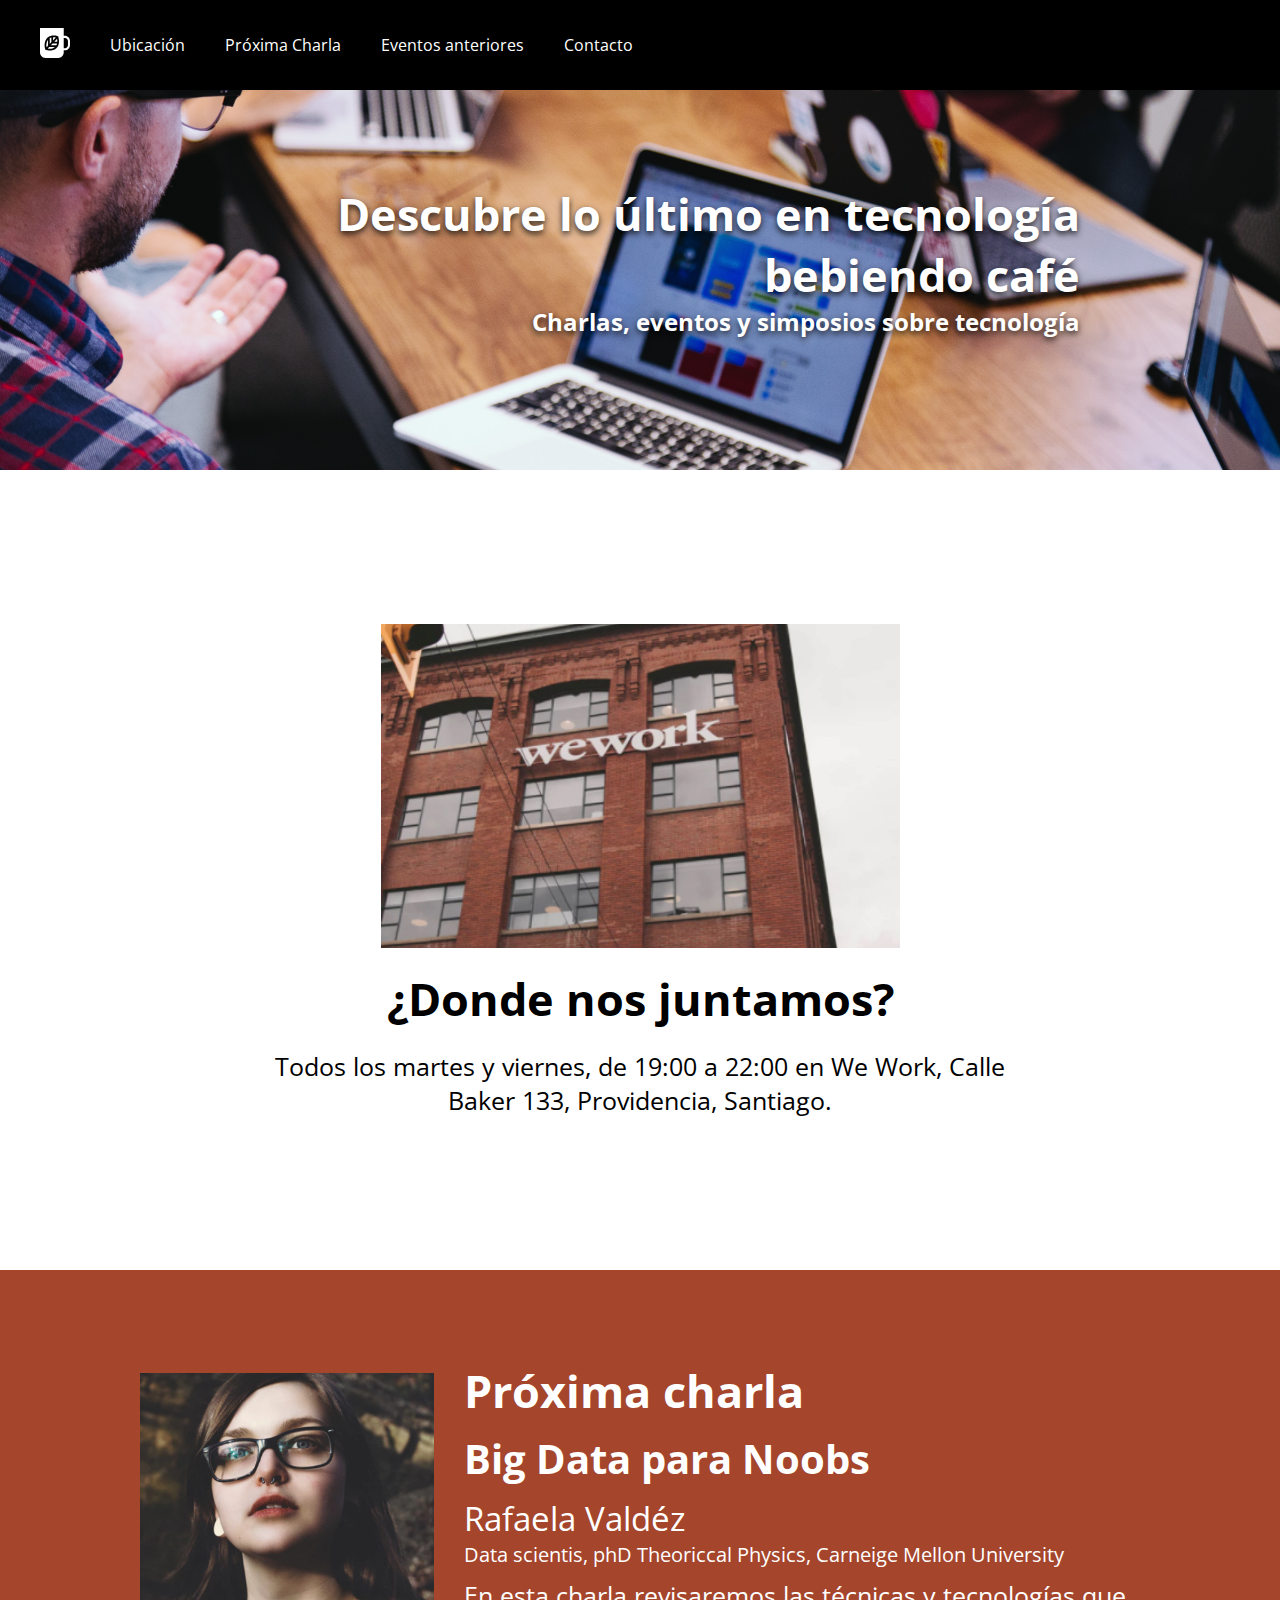
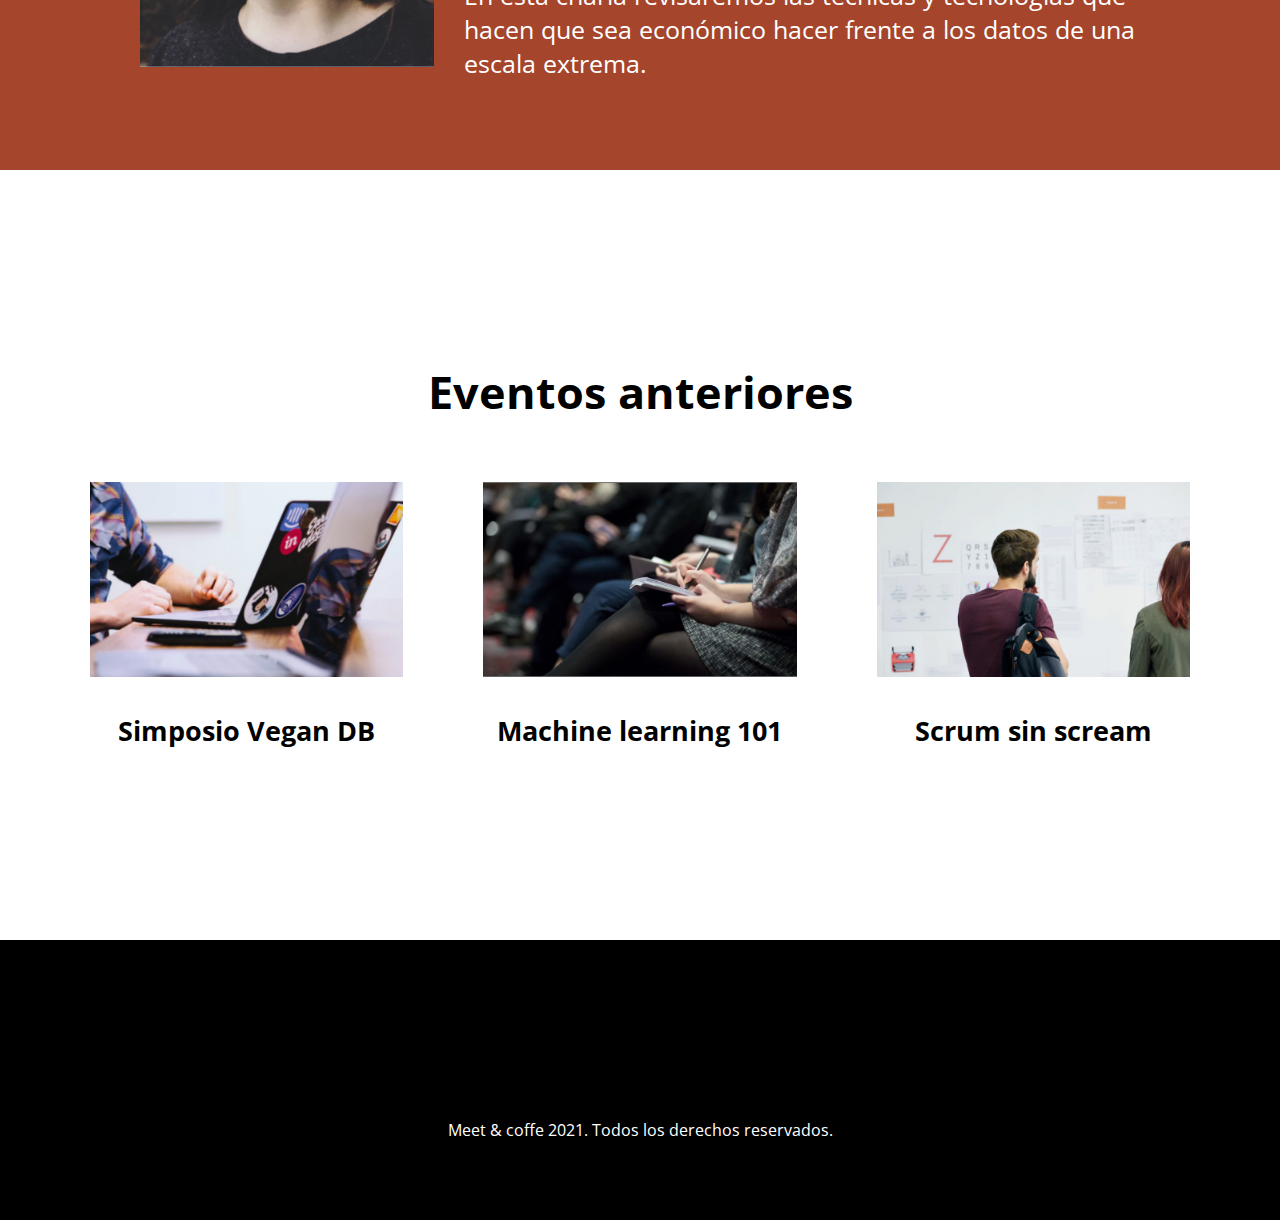
==== Desafio-01/index.html @ aac778be "Ejercicio 1 de Bootcamp Desafío Latam" ====
<!DOCTYPE html>
<html>
  <head>
    <title>Meet & Coffee</title>
    <meta charset="utf-8" />
    <link rel="shortcut icon" type="image/png" href="assets/img/favicon.png" />
    <meta name="author" content="Francisca Medina Concha" />
    <meta
      name="description"
      content="Comparte tus conocimientos tomando café"
    />
    <meta
      name="keywords"
      content="charlas, eventos, simposios, tecnología, co-work"
    />
    <link
      href="https://fonts.googleapis.com/css?family=Open+Sans:400,700,800"
      rel="stylesheet"
    />
    <link
      rel="stylesheet"
      href="https://use.fontawesome.com/releases/v5.6.3/css/all.css"
      integrity="sha384-UHRtZLI+pbxtHCWp1t77Bi1L4ZtiqrqD80Kn4Z8NTSRyMA2Fd33n5dQ8lWUE00s/"
      crossorigin="anonymous"
    />
    <link rel="stylesheet" href="./assets/css/style.css" />
  </head>
  <body>
    <nav class="oscuro">
      <ul>
        <li class="icono">
          <a href="#inicio">
            <svg
              width="30"
              fill="white"
              xmlns="http://www.w3.org/2000/svg"
              viewBox="0 0 44 44"
            >
              <path
                d="M11.8 26l-2.2 2.3c-.5-2.9-.7-7.5 2.2-11.2V26zm-.4 4.1c2.7.5 7.2.7 10.6-2.3h-8.5l-2.1 2.3zm5.3-16.2c-.8.2-1.7.5-2.4.9v8.5l2.4-2.6v-6.8zm2.5-.3v4.6l4-4.2c-1.1-.3-2.5-.5-4-.4zM16 25.2h8.1c.4-.8.7-1.7.9-2.6h-6.6L16 25.2zm28-6.1V25c0 4.3-3.3 7.8-7.4 7.8h-1.8v2.9c0 4.6-3.6 8.3-7.9 8.3h-19C3.6 44 0 40.3 0 35.7V0h34.8v11.4h1.8c4.1 0 7.4 3.5 7.4 7.7zm-16.2.9c.1-2.6-.4-5-.8-6.4-.2-.9-.4-1.4-.4-1.4s-.5-.2-1.4-.4c-1.4-.4-3.6-.9-6.1-.8-.8 0-1.7.1-2.5.3-.8.2-1.6.4-2.4.7-.9.4-1.7.8-2.5 1.5-.6.5-1.1 1-1.6 1.6-4.5 5.4-3.4 12.5-2.6 15.5.2.9.4 1.4.4 1.4s.5.2 1.4.4c2.8.8 9.6 2 14.7-2.7.6-.5 1.1-1.1 1.5-1.7.6-.8 1-1.7 1.4-2.6.3-.8.5-1.7.7-2.6.1-1.1.2-1.9.2-2.8zm13.2-.9c0-2.6-2-4.6-4.4-4.6h-1.8v15.1h1.8c2.4 0 4.4-2.1 4.4-4.6v-5.9zM21 20h4.4c0-1.6-.1-3-.4-4.2L21 20z"
              />
            </svg>
          </a>
        </li>
        <li><a href="#ubicacion">Ubicación</a></li>
        <li><a href="#proxima-charla">Próxima Charla</a></li>
        <li><a href="#eventos">Eventos anteriores</a></li>
        <li><a href="#contacto">Contacto</a></li>
      </ul>
    </nav>

    <header id="inicio" class="hero-section">
      <h1>Descubre lo último en tecnología bebiendo café</h1>
      <h2 class="subtitulo">Charlas, eventos y simposios sobre tecnología</h2>
    </header>

    <section id="ubicacion">
      <img src="assets/img/we-work.jpg" alt="We work location" />
      <h2>¿Donde nos juntamos?</h2>
      <p>
        Todos los martes y viernes, de 19:00 a 22:00 en We Work, Calle Baker
        133, Providencia, Santiago.
      </p>
    </section>

    <section id="proxima-charla" class="sweet-brown">
      <div class="centrado">
        <img
          src="assets/img/speaker.jpg"
          alt="speaker"
          class="charla-speaker"
        />
        <div class="charla-texto">
          <h2>Próxima charla</h2>
          <h3>Big Data para Noobs</h3>
          <div>
            <h4>Rafaela Valdéz</h4>
            <h5>
              Data scientis, phD Theoriccal Physics, Carneige Mellon University
            </h5>
          </div>
          <p>
            En esta charla revisaremos las técnicas y tecnologías que hacen que
            sea económico hacer frente a los datos de una escala extrema.
          </p>
        </div>
      </div>
    </section>

    <section id="eventos">
      <h2>Eventos anteriores</h2>
      <div class="card-evento">
        <article class="evento">
          <a href="./simposio.html"
            ><img
              src="assets/img/simposio-vegan.jpg"
              alt="Events simposio vegan"
          /></a>
          <h3>Simposio Vegan DB</h3>
        </article>

        <article class="evento">
          <a href="./simposio.html">
            <img src="assets/img/machine-learning.jpg" alt="machine-learning" />
          </a>
          <h3>Machine learning 101</h3>
        </article>

        <article class="evento">
          <a href="./simposio.html">
            <img src="assets/img/scrum-sin-scream.jpg" alt="scrum-sin-scream" />
          </a>
          <h3>Scrum sin scream</h3>
        </article>
      </div>
    </section>

    <footer id="contacto" class="footer">
      <div class="redes">
        <a href="https://github.com"
          ><i class="fab fa-github-square fa-5x"></i
        ></a>
        <a href="https://twitter.com"
          ><i class="fab fa-twitter-square fa-5x"></i
        ></a>
        <a href="https://www.linkedin.com"
          ><i class="fab fa-linkedin fa-5x"></i
        ></a>
      </div>
      <p>Meet & coffe 2021. Todos los derechos reservados.</p>
    </footer>
  </body>
</html>
---- Desafio-01/assets/css/style.css ----
* {
  margin: 0;
  padding: 0;
}
html {
  scroll-behavior: smooth;
}
body {
  font-family: open sans;
}
a {
  text-decoration: none;
}
img {
  max-width: 100%;
}
/* NAV */
.oscuro {
  width: 100%;
  height: 90px;
  background-color: black;
  position: fixed;
  top: 0;
  left: 0;
}
.oscuro ul {
  height: 100%;
  display: flex;
  align-items: center;
  gap: 40px;
  max-width: 1200px;
  margin: 0 auto;
}
.oscuro ul a {
  color: white;
}
/* HEADER */
header {
  width: 100%;
  height: 420px;
  /* margin-top: 50px; */
}
.hero-section {
  background-image: url(../img/bg-hero.png);
  background-repeat: no-repeat;
  background-size: cover;
  background-position: center center;
  color: white;
  display: flex;
  flex-direction: column;
  justify-content: center;
  align-items: flex-end;
  margin-top: 50px;
}
.hero-section h1 {
  max-width: 800px;
  text-align: end;
  font-size: 45px;
}
.hero-section h1,
.hero-section h2 {
  margin-right: 200px;
  text-shadow: 0 3px 6px rgba(0, 0, 0, 0.8);
}
/* UBICACION */
#ubicacion {
  height: 800px;
  width: 100%;
  display: flex;
  flex-direction: column;
  justify-content: center;
  align-items: center;
  gap: 20px;
}
#ubicacion h2 {
  font-size: 45px;
}
#ubicacion p {
  font-size: 25px;
  max-width: 800px;
  text-align: center;
}
/* PROXIMA CHARLA */
.sweet-brown {
  background-color: #a4452c;
  height: 500px;
}
.centrado {
  height: 100%;
  display: flex;
  align-items: center;
  gap: 30px;
  max-width: 1000px;
  margin: 0 auto;
}
.charla-texto {
  display: flex;
  flex-direction: column;
  justify-content: space-between;
  height: 320px;
  color: white;
}
.charla-texto h2 {
  font-size: 45px;
}
.charla-texto h3 {
  font-size: 40px;
}
.charla-texto h4 {
  font-size: 33px;
  font-weight: 400;
}
.charla-texto h5 {
  font-size: 20px;
  font-weight: 400;
}
.charla-texto p {
  font-size: 25px;
  font-weight: 400;
}
/* EVENTOS */
#eventos {
  height: 770px;
  max-width: 1100px;
  margin: 0 auto;
  display: flex;
  flex-direction: column;
  justify-content: center;
  align-items: center;
  gap: 60px;
}
#eventos h2 {
  font-size: 45px;
}
.card-evento {
  display: flex;
  gap: 80px;
}
.evento h3 {
  text-align: center;
  font-size: 27px;
  margin-top: 30px;
}
/* CONTACTO */
.footer {
  width: 100%;
  height: 280px;
  background-color: black;
  display: flex;
  flex-direction: column;
  align-items: center;
  justify-content: space-evenly;
  color: white;
}
.redes a {
  color: white;
  padding: 10px;
}

/* SIMPOSIO */
.simposio {
  max-width: 1085px;
  margin: 0 auto;
  padding: 100px 0;
}
.simposio h2 {
  font-size: 45px;
  padding: 50px 0;
}
.simposio img {
  width: 100%;
}
.simposio p {
  font-size: 25px;
  padding: 20px 0;
  line-height: 1.5;
}
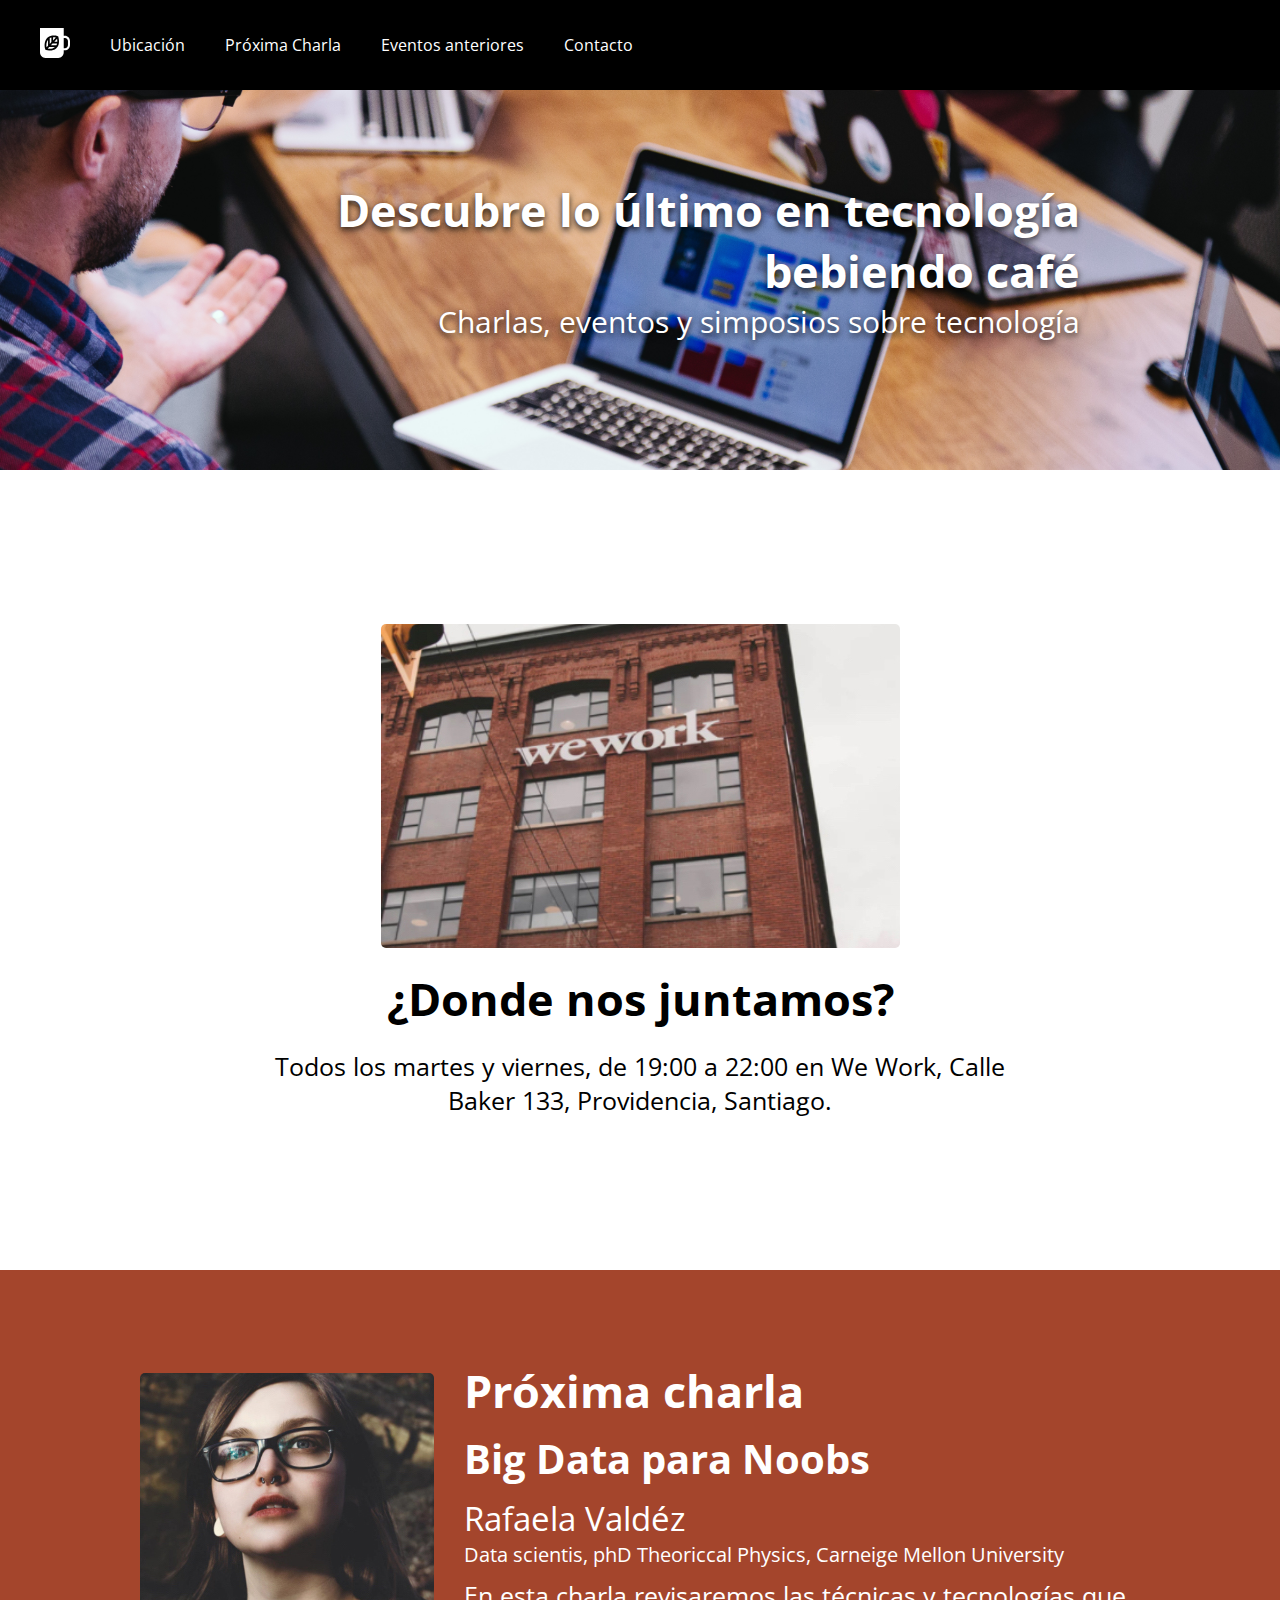
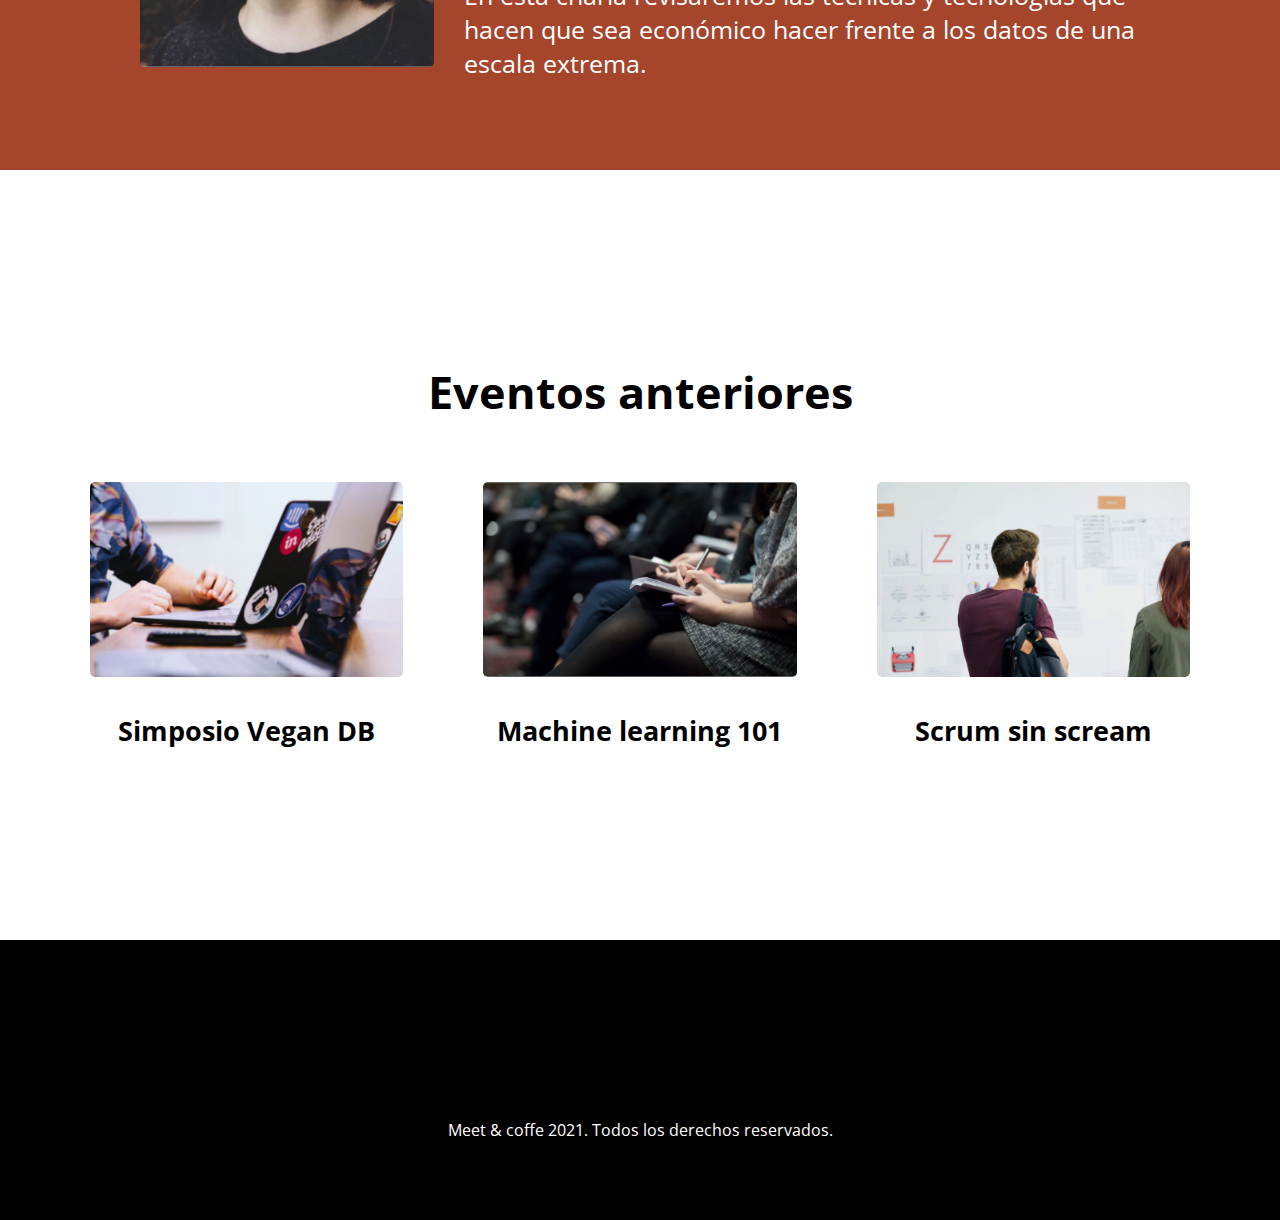
==== commit c7145dfa: "1er Desafío - Ejercicio" ====
--- a/Desafio-01/index.html
+++ b/Desafio-01/index.html
@@ -55,7 +55,7 @@
     </header>
 
     <section id="ubicacion">
-      <img src="assets/img/we-work.jpg" alt="We work location" />
+      <img loading="lazy" src="assets/img/we-work.jpg" alt="We work location" />
       <h2>¿Donde nos juntamos?</h2>
       <p>
         Todos los martes y viernes, de 19:00 a 22:00 en We Work, Calle Baker
@@ -66,6 +66,7 @@
     <section id="proxima-charla" class="sweet-brown">
       <div class="centrado">
         <img
+          loading="lazy"
           src="assets/img/speaker.jpg"
           alt="speaker"
           class="charla-speaker"
@@ -93,6 +94,7 @@
         <article class="evento">
           <a href="./simposio.html"
             ><img
+              loading="lazy"
               src="assets/img/simposio-vegan.jpg"
               alt="Events simposio vegan"
           /></a>
@@ -101,14 +103,22 @@
 
         <article class="evento">
           <a href="./simposio.html">
-            <img src="assets/img/machine-learning.jpg" alt="machine-learning" />
+            <img
+              loading="lazy"
+              src="assets/img/machine-learning.jpg"
+              alt="machine-learning"
+            />
           </a>
           <h3>Machine learning 101</h3>
         </article>
 
         <article class="evento">
           <a href="./simposio.html">
-            <img src="assets/img/scrum-sin-scream.jpg" alt="scrum-sin-scream" />
+            <img
+              loading="lazy"
+              src="assets/img/scrum-sin-scream.jpg"
+              alt="scrum-sin-scream"
+            />
           </a>
           <h3>Scrum sin scream</h3>
         </article>
--- a/Desafio-01/assets/css/style.css
+++ b/Desafio-01/assets/css/style.css
@@ -6,13 +6,20 @@
   scroll-behavior: smooth;
 }
 body {
-  font-family: open sans;
+  font-family: "Open Sans", sans-serif;
 }
 a {
   text-decoration: none;
 }
 img {
   max-width: 100%;
+  border-radius: 5px;
+}
+h2 {
+  font-size: 45px;
+}
+h3 {
+  font-size: 40px;
 }
 /* NAV */
 .oscuro {
@@ -38,7 +45,6 @@
 header {
   width: 100%;
   height: 420px;
-  /* margin-top: 50px; */
 }
 .hero-section {
   background-image: url(../img/bg-hero.png);
@@ -56,6 +62,10 @@
   max-width: 800px;
   text-align: end;
   font-size: 45px;
+}
+.subtitulo {
+  font-size: 30px;
+  font-weight: 400;
 }
 .hero-section h1,
 .hero-section h2 {
@@ -100,12 +110,6 @@
   height: 320px;
   color: white;
 }
-.charla-texto h2 {
-  font-size: 45px;
-}
-.charla-texto h3 {
-  font-size: 40px;
-}
 .charla-texto h4 {
   font-size: 33px;
   font-weight: 400;
@@ -128,9 +132,6 @@
   justify-content: center;
   align-items: center;
   gap: 60px;
-}
-#eventos h2 {
-  font-size: 45px;
 }
 .card-evento {
   display: flex;
@@ -164,7 +165,6 @@
   padding: 100px 0;
 }
 .simposio h2 {
-  font-size: 45px;
   padding: 50px 0;
 }
 .simposio img {
